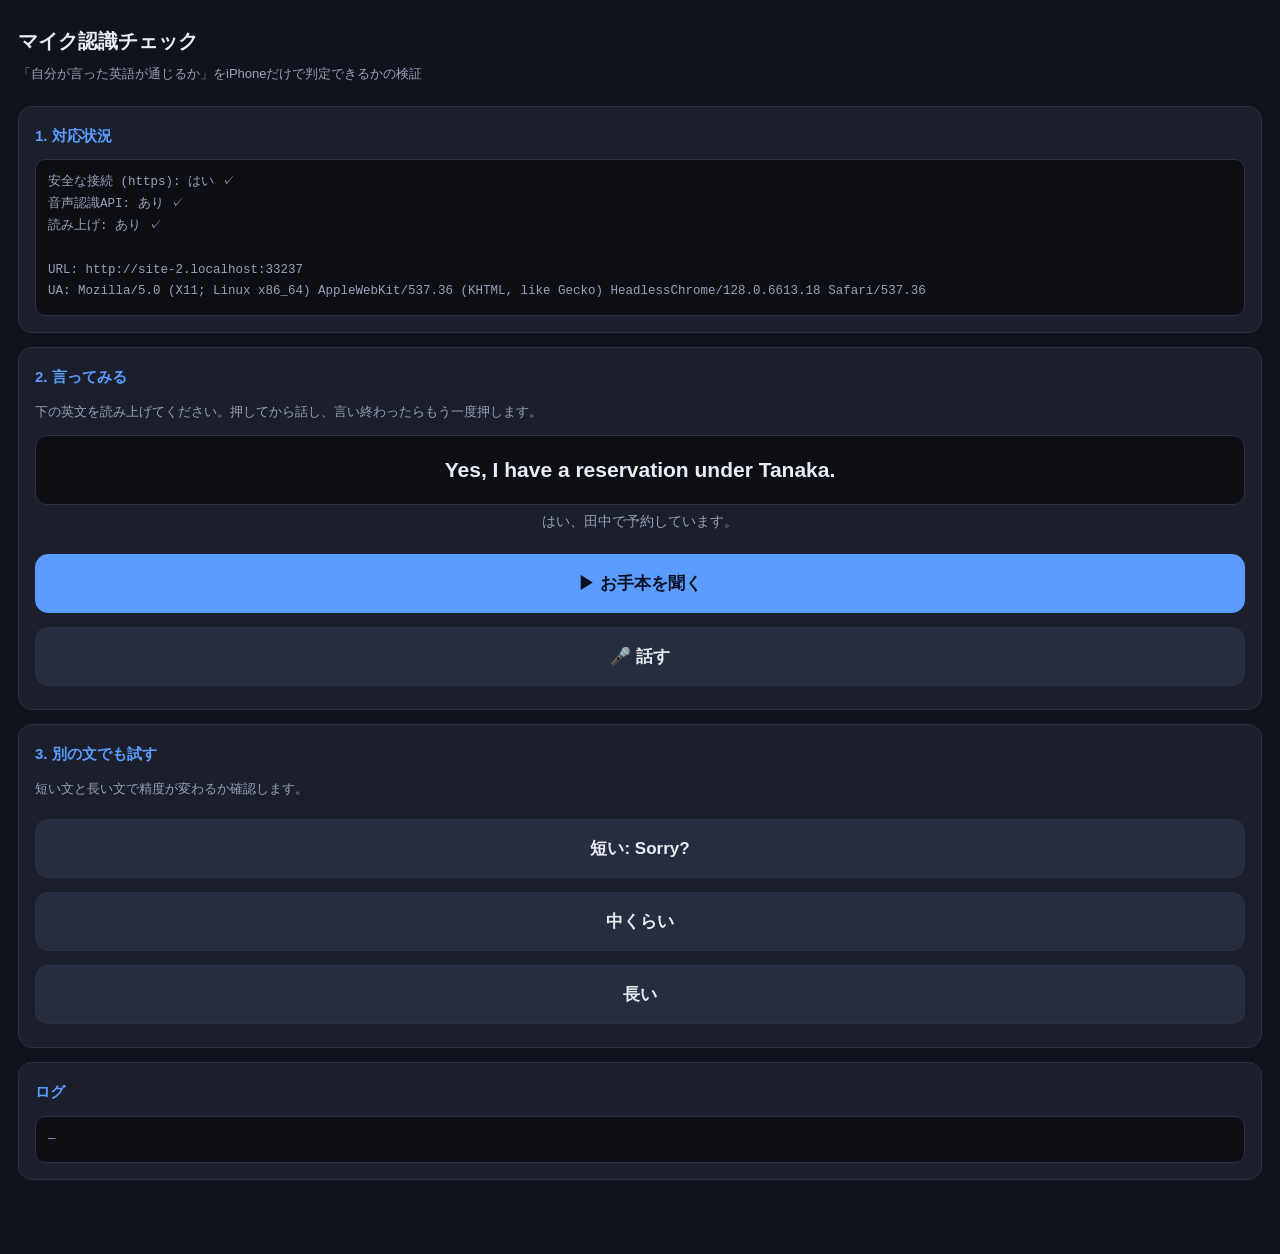
==== mic.html @ 60447088 "工程1: ホテル第1幕の試作 1ターンの流れ（聞く→推測→聞き返す→答え合わせ→言ってみる）を実装。 場面データは data/hotel.json に分離し、追加時にプログラムを触らずに済む形にした。" ====
<!DOCTYPE html>
<html lang="ja">
<head>
<meta charset="UTF-8">
<meta name="viewport" content="width=device-width, initial-scale=1, viewport-fit=cover">
<title>マイク認識チェック</title>
<style>
  :root{
    --bg:#10131b; --card:#1a1f2b; --line:#2b3243;
    --fg:#e9ecf3; --dim:#98a1b5; --acc:#5b9dff; --ok:#3ecf8e; --warn:#ffb86b; --ng:#ff7a7a;
  }
  *{box-sizing:border-box;-webkit-tap-highlight-color:transparent}
  body{
    margin:0;padding:18px 18px 60px;background:var(--bg);color:var(--fg);
    font-family:-apple-system,BlinkMacSystemFont,"Hiragino Sans","Noto Sans JP",sans-serif;
    line-height:1.75;font-size:16px;
  }
  h1{font-size:20px;margin:6px 0 4px}
  .sub{color:var(--dim);font-size:13px;margin-bottom:20px}
  .card{background:var(--card);border:1px solid var(--line);border-radius:14px;padding:16px;margin-bottom:14px}
  .card h2{font-size:15px;margin:0 0 10px;color:var(--acc)}
  .note{font-size:13px;color:var(--dim);margin:6px 0 12px}
  button{
    width:100%;padding:17px;margin:7px 0;font-size:17px;font-weight:600;
    background:#262d3e;color:var(--fg);border:1px solid var(--line);
    border-radius:13px;cursor:pointer;font-family:inherit;
  }
  button:active{background:#303954}
  button.primary{background:var(--acc);color:#0a1020;border-color:var(--acc)}
  button.rec{background:var(--ng);border-color:var(--ng);color:#1a0808}
  .target{
    font-size:21px;font-weight:600;text-align:center;
    padding:18px 12px;background:#0d0f15;border:1px solid var(--line);
    border-radius:12px;margin:10px 0 4px;line-height:1.5;
  }
  .target-ja{text-align:center;color:var(--dim);font-size:14px;margin:0 0 14px}
  .verdict{font-size:22px;font-weight:700;text-align:center;margin:14px 0 6px}
  .verdict.ok{color:var(--ok)}
  .verdict.mid{color:var(--warn)}
  .verdict.ng{color:var(--ng)}
  .detail{text-align:center;font-size:14.5px;color:var(--dim);margin:0 0 6px}
  .heard{
    font-family:ui-monospace,Menlo,monospace;font-size:14px;
    background:#0d0f15;border:1px solid var(--line);border-radius:10px;
    padding:12px;margin-top:10px;color:var(--fg);word-break:break-word;
  }
  .heard em{color:var(--ng);font-style:normal}
  .out{
    font-family:ui-monospace,Menlo,monospace;font-size:12.5px;white-space:pre-wrap;
    background:#0d0f15;border:1px solid var(--line);border-radius:10px;
    padding:12px;margin-top:10px;color:var(--dim);max-height:220px;overflow:auto;
  }
  .warn{background:#2a1f1f;border-color:#554433;color:#ffd9a0;font-size:13.5px}
</style>
</head>
<body>

<h1>マイク認識チェック</h1>
<div class="sub">「自分が言った英語が通じるか」をiPhoneだけで判定できるかの検証</div>

<div class="card warn" id="secure-warn" style="display:none">
  <strong>このページは https で開く必要があります</strong><br>
  いまのアドレスではマイクが使えません。<code>https://</code> で開き直してください。
</div>

<div class="card">
  <h2>1. 対応状況</h2>
  <div class="out" id="env">確認中...</div>
</div>

<div class="card">
  <h2>2. 言ってみる</h2>
  <div class="note">下の英文を読み上げてください。押してから話し、言い終わったらもう一度押します。</div>

  <div class="target" id="target">Yes, I have a reservation under Tanaka.</div>
  <div class="target-ja">はい、田中で予約しています。</div>

  <button class="primary" id="btn-model">▶ お手本を聞く</button>
  <button id="btn-rec">🎤 話す</button>

  <div id="verdict-box"></div>
  <div class="heard" id="heard" style="display:none"></div>
</div>

<div class="card">
  <h2>3. 別の文でも試す</h2>
  <div class="note">短い文と長い文で精度が変わるか確認します。</div>
  <button data-en="Sorry?" data-ja="すみません（聞き返し）">短い: Sorry?</button>
  <button data-en="Thank you. Where is the elevator?" data-ja="ありがとう。エレベーターはどこですか？">中くらい</button>
  <button data-en="Excuse me, my room key does not work and the air conditioner is too cold." data-ja="すみません、部屋の鍵が使えなくて、エアコンも寒すぎます。">長い</button>
</div>

<div class="card">
  <h2>ログ</h2>
  <div class="out" id="log">—</div>
</div>

<script>
var logEl = document.getElementById('log');
var lines = [];
function log(m){
  lines.push(m);
  if (lines.length > 40) lines.shift();
  logEl.textContent = lines.join('\n');
}

var SR = window.SpeechRecognition || window.webkitSpeechRecognition;
var isSecure = window.isSecureContext;

if (!isSecure) document.getElementById('secure-warn').style.display = 'block';

document.getElementById('env').textContent = [
  '安全な接続 (https): ' + (isSecure ? 'はい ✓' : 'いいえ ✗  ← マイクが使えません'),
  '音声認識API: ' + (SR ? 'あり ✓' : 'なし ✗'),
  '読み上げ: ' + (window.speechSynthesis ? 'あり ✓' : 'なし ✗'),
  '',
  'URL: ' + location.origin,
  'UA: ' + navigator.userAgent
].join('\n');

/* ---------- 読み上げ ---------- */

var enVoice = null;
function pickVoice(){
  if (!window.speechSynthesis) return;
  var vs = (window.speechSynthesis.getVoices() || []).filter(function(v){ return /^en/i.test(v.lang); });
  for (var i = 0; i < vs.length; i++) if (/samantha/i.test(vs[i].name)) { enVoice = vs[i]; return; }
  for (var j = 0; j < vs.length; j++) if (/en[-_]US/i.test(vs[j].lang)) { enVoice = vs[j]; return; }
  enVoice = vs[0] || null;
}
if (window.speechSynthesis) {
  pickVoice();
  window.speechSynthesis.onvoiceschanged = pickVoice;
  setTimeout(pickVoice, 800);
}

function speak(text){
  if (!window.speechSynthesis) return;
  window.speechSynthesis.cancel();
  var u = new SpeechSynthesisUtterance(text);
  u.lang = 'en-US';
  if (enVoice) u.voice = enVoice;
  u.rate = 0.8;
  setTimeout(function(){ window.speechSynthesis.speak(u); }, 60);
}

/* ---------- 判定 ---------- */

function words(s){
  return s.toLowerCase()
          .replace(/[^a-z0-9'\s]/g, ' ')
          .split(/\s+/)
          .filter(Boolean);
}

// 内容語だけを見る（a / the / is などの取りこぼしは通じ方に影響しない）
var FILLER = {'a':1,'an':1,'the':1,'is':1,'are':1,'am':1,'do':1,'does':1,
              'to':1,'of':1,'and':1,'in':1,'it':1,'you':1,'i':1,'my':1,'me':1};

function judge(target, heard){
  var t = words(target), h = words(heard);
  var pool = h.slice();
  var missing = [];
  var keyTotal = 0, keyHit = 0;

  t.forEach(function(w){
    var isKey = !FILLER[w];
    if (isKey) keyTotal++;
    var idx = pool.indexOf(w);
    if (idx >= 0) {
      pool.splice(idx, 1);
      if (isKey) keyHit++;
    } else if (isKey) {
      missing.push(w);
    }
  });

  var ratio = keyTotal ? keyHit / keyTotal : 1;
  return { ratio: ratio, missing: missing, heard: heard };
}

function showVerdict(target, heard){
  var r = judge(target, heard);
  var box = document.getElementById('verdict-box');
  var v = document.createElement('div');
  var d = document.createElement('div');
  d.className = 'detail';

  if (r.ratio >= 0.85) {
    v.className = 'verdict ok';  v.textContent = '✓ 通じます';
    d.textContent = 'そのまま使って大丈夫です';
  } else if (r.ratio >= 0.5) {
    v.className = 'verdict mid'; v.textContent = '△ 惜しい';
    d.textContent = '「' + r.missing.join('」「') + '」が聞き取れませんでした';
  } else {
    v.className = 'verdict ng';  v.textContent = '✗ 違うようです';
    d.textContent = 'もう一度お手本を聞いてみましょう';
  }

  box.innerHTML = '';
  box.appendChild(v);
  box.appendChild(d);

  var hEl = document.getElementById('heard');
  hEl.style.display = 'block';
  hEl.textContent = '聞こえたのは: ' + heard;
  log('判定 ' + Math.round(r.ratio * 100) + '% / 欠け: ' + (r.missing.join(',') || 'なし'));
}

/* ---------- 録音 ---------- */

var rec = null;
var recording = false;
var btnRec = document.getElementById('btn-rec');

function currentTarget(){ return document.getElementById('target').textContent; }

function stopRec(){
  recording = false;
  btnRec.classList.remove('rec');
  btnRec.textContent = '🎤 話す';
  if (rec) { try { rec.stop(); } catch (e) {} }
}

btnRec.addEventListener('click', function(){
  if (!SR) { log('✗ 音声認識APIがありません'); return; }
  if (!isSecure) { log('✗ https で開いてください'); return; }

  if (recording) { stopRec(); return; }

  rec = new SR();
  rec.lang = 'en-US';
  rec.interimResults = false;
  rec.maxAlternatives = 3;
  rec.continuous = false;

  rec.onstart = function(){ log('🎤 録音開始'); };
  rec.onresult = function(e){
    var best = e.results[0][0];
    log('認識: "' + best.transcript + '" (確信度 ' + (best.confidence || 0).toFixed(2) + ')');
    showVerdict(currentTarget(), best.transcript);
    stopRec();
  };
  rec.onerror = function(e){
    log('✗ エラー: ' + e.error);
    if (e.error === 'not-allowed') log('  → マイクの許可が必要です');
    stopRec();
  };
  rec.onend = function(){ log('■ 録音終了'); stopRec(); };

  try {
    rec.start();
    recording = true;
    btnRec.classList.add('rec');
    btnRec.textContent = '⏹ 話し終わったら押す';
  } catch (err) {
    log('✗ 開始できません: ' + err);
    stopRec();
  }
});

document.getElementById('btn-model').addEventListener('click', function(){
  speak(currentTarget());
});

Array.prototype.forEach.call(document.querySelectorAll('button[data-en]'), function(btn){
  btn.addEventListener('click', function(){
    document.getElementById('target').textContent = btn.dataset.en;
    document.querySelector('.target-ja').textContent = btn.dataset.ja;
    document.getElementById('verdict-box').innerHTML = '';
    document.getElementById('heard').style.display = 'none';
    window.scrollTo(0, 0);
  });
});
</script>
</body>
</html>
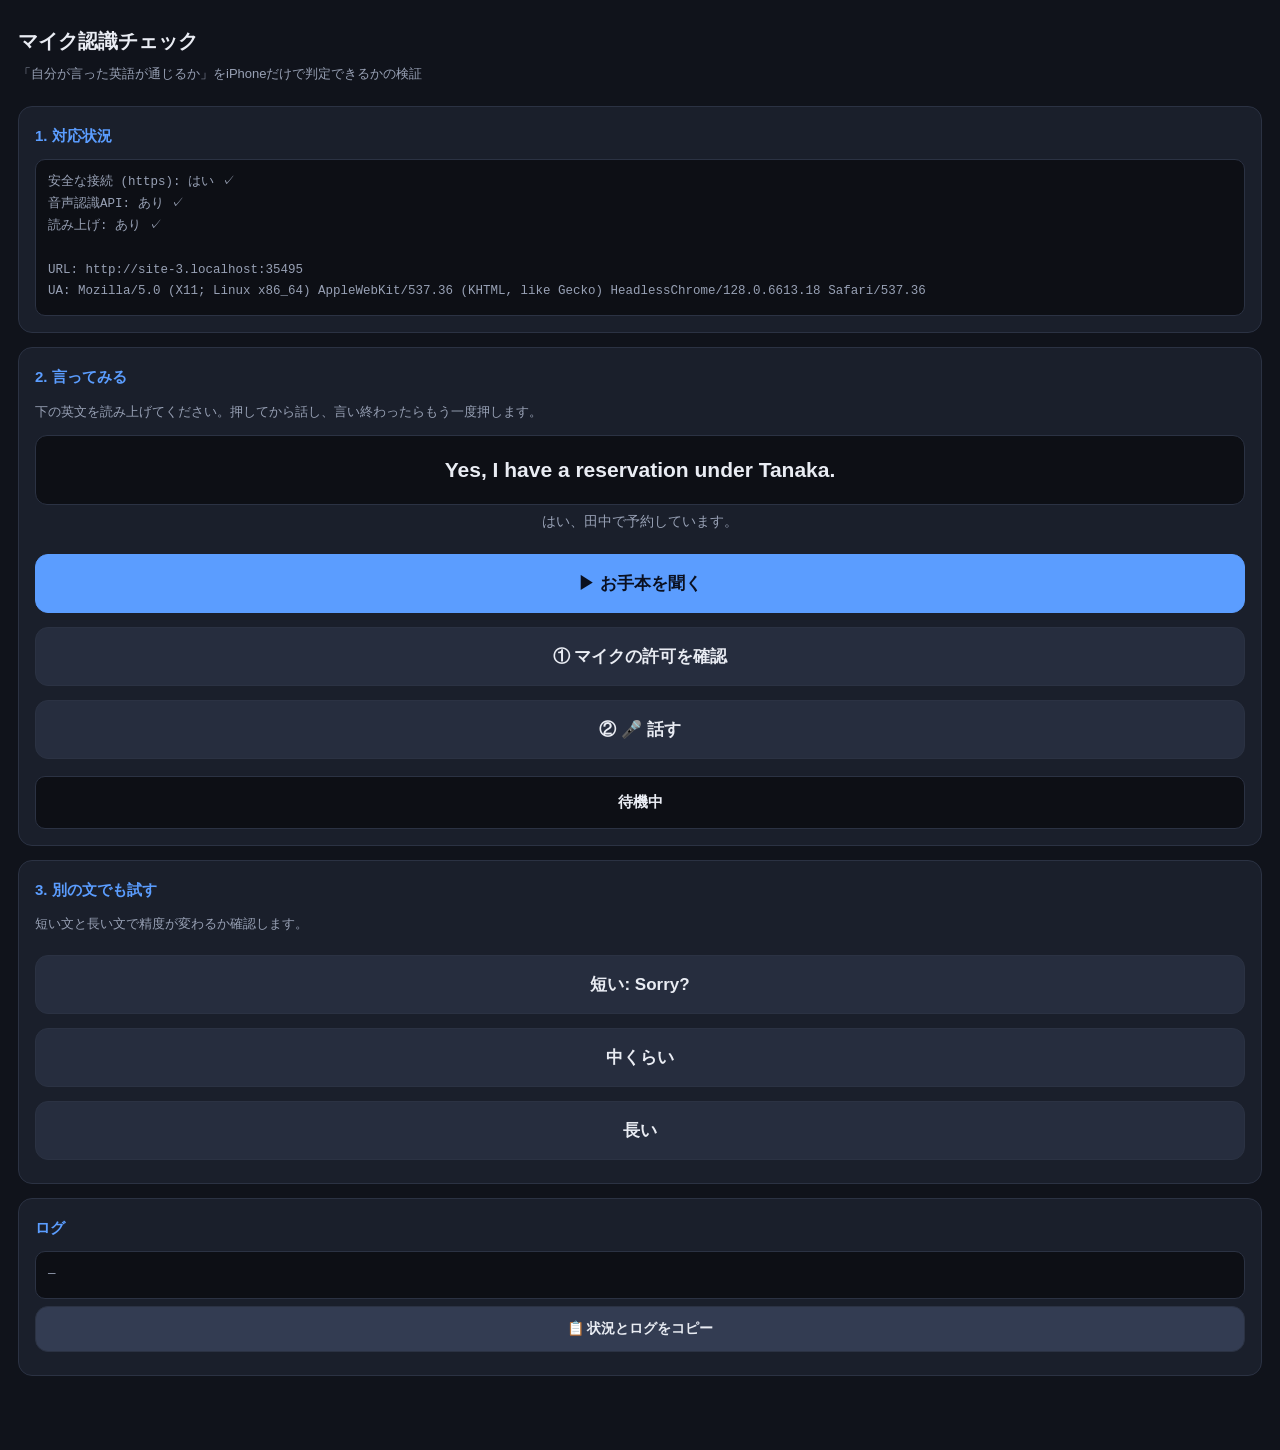
==== commit 7f890f5a: "mic.html: 音声認識が無反応な原因を切り分けられるようにする 「録音終了」しか出ず、どこで止まっているか分からなかったため。  - マイク許可を別ボタンに分離（許可ダイアログ後に start(" ====
--- a/mic.html
+++ b/mic.html
@@ -51,6 +51,14 @@
     padding:12px;margin-top:10px;color:var(--dim);max-height:220px;overflow:auto;
   }
   .warn{background:#2a1f1f;border-color:#554433;color:#ffd9a0;font-size:13.5px}
+  .status{
+    text-align:center;font-size:15px;font-weight:600;padding:12px;
+    background:#0d0f15;border:1px solid var(--line);border-radius:10px;margin-top:10px;
+  }
+  .status.listening{background:rgba(255,122,122,.14);border-color:var(--ng);color:var(--ng)}
+  .status.heard{background:rgba(62,207,142,.12);border-color:var(--ok);color:var(--ok)}
+  .status.problem{background:rgba(255,184,107,.12);border-color:var(--warn);color:var(--warn)}
+  #btn-copy{background:#333c52;font-size:14px;padding:13px}
 </style>
 </head>
 <body>
@@ -76,7 +84,10 @@
   <div class="target-ja">はい、田中で予約しています。</div>
 
   <button class="primary" id="btn-model">▶ お手本を聞く</button>
-  <button id="btn-rec">🎤 話す</button>
+  <button id="btn-perm">① マイクの許可を確認</button>
+  <button id="btn-rec">② 🎤 話す</button>
+
+  <div class="status" id="status">待機中</div>
 
   <div id="verdict-box"></div>
   <div class="heard" id="heard" style="display:none"></div>
@@ -93,6 +104,7 @@
 <div class="card">
   <h2>ログ</h2>
   <div class="out" id="log">—</div>
+  <button id="btn-copy">📋 状況とログをコピー</button>
 </div>
 
 <script>
@@ -211,42 +223,110 @@
 
 var rec = null;
 var recording = false;
+var gotResult = false;
+var sawAudio = false;
+var sawSpeech = false;
+var startedAt = 0;
 var btnRec = document.getElementById('btn-rec');
+var statusEl = document.getElementById('status');
 
 function currentTarget(){ return document.getElementById('target').textContent; }
+
+function setStatus(text, cls){
+  statusEl.textContent = text;
+  statusEl.className = 'status' + (cls ? ' ' + cls : '');
+}
 
 function stopRec(){
   recording = false;
   btnRec.classList.remove('rec');
-  btnRec.textContent = '🎤 話す';
+  btnRec.textContent = '② 🎤 話す';
   if (rec) { try { rec.stop(); } catch (e) {} }
 }
 
+// マイクの許可は別ボタンで先に取る。
+// 許可ダイアログのあとに認識を始めると、iOSでは
+// ユーザー操作の扱いが切れて start() が弾かれることがあるため。
+document.getElementById('btn-perm').addEventListener('click', function(){
+  if (!navigator.mediaDevices || !navigator.mediaDevices.getUserMedia) {
+    log('✗ getUserMedia がありません');
+    setStatus('マイクにアクセスできません', 'problem');
+    return;
+  }
+  setStatus('許可を確認しています...');
+  navigator.mediaDevices.getUserMedia({ audio: true })
+    .then(function(stream){
+      log('✓ マイクの許可あり');
+      setStatus('マイクOK。②を押して話してください', 'heard');
+      stream.getTracks().forEach(function(t){ t.stop(); });
+    })
+    .catch(function(err){
+      log('✗ マイク許可エラー: ' + err.name + ' / ' + err.message);
+      setStatus('マイクが許可されていません（' + err.name + '）', 'problem');
+    });
+});
+
 btnRec.addEventListener('click', function(){
-  if (!SR) { log('✗ 音声認識APIがありません'); return; }
+  if (!SR) { log('✗ 音声認識APIがありません'); setStatus('音声認識に対応していません', 'problem'); return; }
   if (!isSecure) { log('✗ https で開いてください'); return; }
 
   if (recording) { stopRec(); return; }
+
+  gotResult = false;
+  sawAudio = false;
+  sawSpeech = false;
+  startedAt = Date.now();
 
   rec = new SR();
   rec.lang = 'en-US';
-  rec.interimResults = false;
+  rec.interimResults = true;
   rec.maxAlternatives = 3;
   rec.continuous = false;
 
-  rec.onstart = function(){ log('🎤 録音開始'); };
+  function ms(){ return (Date.now() - startedAt) + 'ms'; }
+
+  rec.onstart       = function(){ log('🎤 開始'); setStatus('聞いています... 話してください', 'listening'); };
+  rec.onaudiostart  = function(){ sawAudio = true;  log('・音の取り込み開始 ' + ms()); };
+  rec.onsoundstart  = function(){ log('・物音を検知 ' + ms()); };
+  rec.onspeechstart = function(){ sawSpeech = true; log('・話し声を検知 ' + ms()); setStatus('声を拾っています', 'listening'); };
+  rec.onspeechend   = function(){ log('・話し声おわり ' + ms()); };
+  rec.onaudioend    = function(){ log('・音の取り込み終了 ' + ms()); };
+  rec.onnomatch     = function(){ log('△ 認識できず（nomatch） ' + ms()); };
+
   rec.onresult = function(e){
-    var best = e.results[0][0];
-    log('認識: "' + best.transcript + '" (確信度 ' + (best.confidence || 0).toFixed(2) + ')');
+    var r = e.results[e.results.length - 1];
+    var best = r[0];
+    if (!r.isFinal) {
+      log('… 途中: "' + best.transcript + '"');
+      setStatus('「' + best.transcript + '」', 'listening');
+      return;
+    }
+    gotResult = true;
+    log('✓ 認識: "' + best.transcript + '" (確信度 ' + (best.confidence || 0).toFixed(2) + ') ' + ms());
+    setStatus('認識できました', 'heard');
     showVerdict(currentTarget(), best.transcript);
     stopRec();
   };
+
   rec.onerror = function(e){
-    log('✗ エラー: ' + e.error);
-    if (e.error === 'not-allowed') log('  → マイクの許可が必要です');
+    log('✗ エラー: ' + e.error + ' ' + ms());
+    if (e.error === 'not-allowed')      setStatus('マイクが許可されていません', 'problem');
+    else if (e.error === 'no-speech')   setStatus('声が拾えませんでした', 'problem');
+    else if (e.error === 'network')     setStatus('通信エラー（認識はネット接続が必要）', 'problem');
+    else if (e.error === 'service-not-allowed') setStatus('音声認識が端末側で無効です', 'problem');
+    else                                setStatus('エラー: ' + e.error, 'problem');
     stopRec();
   };
-  rec.onend = function(){ log('■ 録音終了'); stopRec(); };
+
+  rec.onend = function(){
+    log('■ 終了 ' + ms() + ' / 音:' + (sawAudio ? 'あり' : 'なし') + ' 声:' + (sawSpeech ? 'あり' : 'なし') + ' 結果:' + (gotResult ? 'あり' : 'なし'));
+    if (!gotResult) {
+      if (!sawAudio)       setStatus('マイクから音が入っていません', 'problem');
+      else if (!sawSpeech) setStatus('音は入ったが声として拾えませんでした', 'problem');
+      else                 setStatus('声は拾えたが文字にできませんでした', 'problem');
+    }
+    stopRec();
+  };
 
   try {
     rec.start();
@@ -255,7 +335,19 @@
     btnRec.textContent = '⏹ 話し終わったら押す';
   } catch (err) {
     log('✗ 開始できません: ' + err);
+    setStatus('認識を開始できません', 'problem');
     stopRec();
+  }
+});
+
+document.getElementById('btn-copy').addEventListener('click', function(){
+  var text = document.getElementById('env').textContent + '\n\n--- ログ ---\n' + logEl.textContent;
+  if (navigator.clipboard) {
+    navigator.clipboard.writeText(text).then(function(){
+      log('（コピーしました）');
+    });
+  } else {
+    window.prompt('この内容をコピーしてください', text);
   }
 });
 
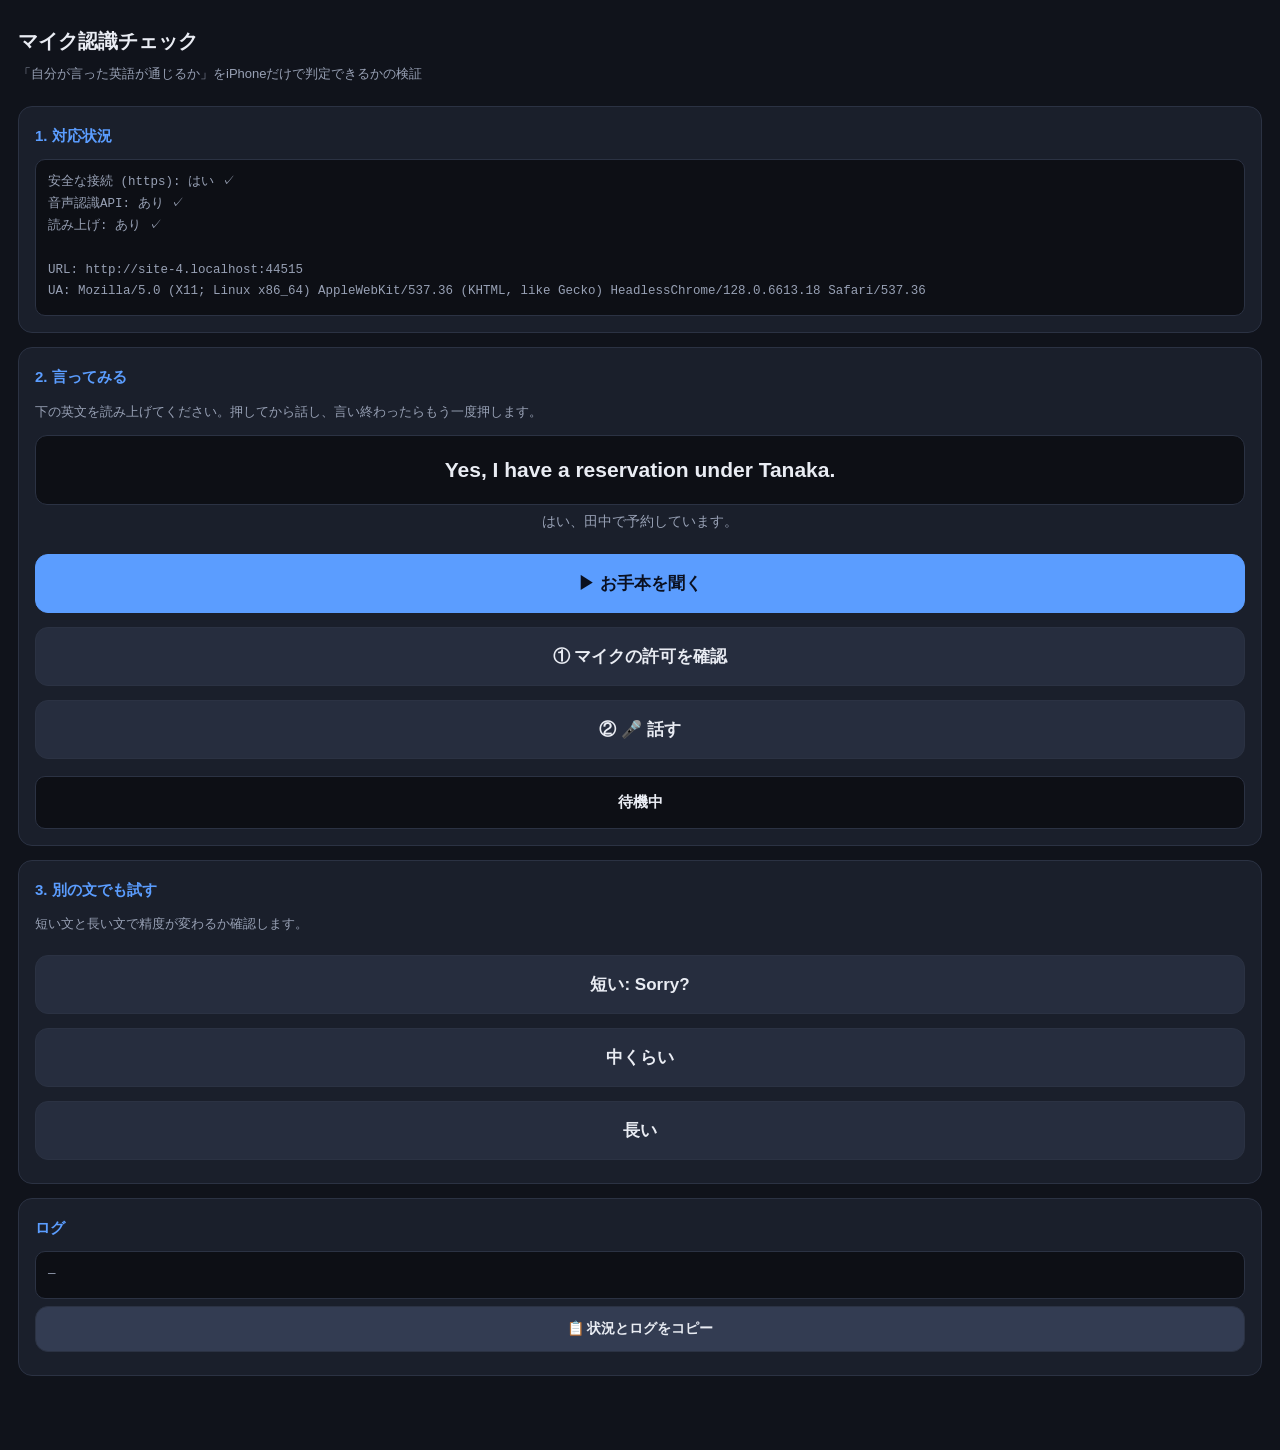
==== commit eeb16b99: "mic.html: iOSで判定が出ない問題を修正し、固有名詞を判定から外す 実機ログで、認識自体は成功しているのに判定が出ないことが判明。 途中経過は全て届いていたが、iOS Safari が確定結" ====
--- a/mic.html
+++ b/mic.html
@@ -169,13 +169,32 @@
 var FILLER = {'a':1,'an':1,'the':1,'is':1,'are':1,'am':1,'do':1,'does':1,
               'to':1,'of':1,'and':1,'in':1,'it':1,'you':1,'i':1,'my':1,'me':1};
 
+// 文の途中で大文字で始まる語＝固有名詞とみなし、判定から外す。
+// 英語の音声認識は日本語の名前を拾えない（Tanaka → "the car"）。
+// 名前が通じるかは発音練習の本質ではないので、減点しない。
+function properNouns(target){
+  var raw = target.split(/\s+/);
+  var set = {};
+  raw.forEach(function(w, i){
+    var clean = w.replace(/[^A-Za-z']/g, '');
+    if (!clean) return;
+    if (clean === 'I') return;  // 一人称は固有名詞ではない
+    var startsSentence = i === 0 || /[.!?]$/.test(raw[i - 1] || '');
+    if (!startsSentence && /^[A-Z]/.test(clean)) set[clean.toLowerCase()] = true;
+  });
+  return set;
+}
+
 function judge(target, heard){
+  var proper = properNouns(target);
   var t = words(target), h = words(heard);
   var pool = h.slice();
   var missing = [];
+  var ignored = [];
   var keyTotal = 0, keyHit = 0;
 
   t.forEach(function(w){
+    if (proper[w]) { ignored.push(w); return; }
     var isKey = !FILLER[w];
     if (isKey) keyTotal++;
     var idx = pool.indexOf(w);
@@ -188,7 +207,7 @@
   });
 
   var ratio = keyTotal ? keyHit / keyTotal : 1;
-  return { ratio: ratio, missing: missing, heard: heard };
+  return { ratio: ratio, missing: missing, ignored: ignored, heard: heard };
 }
 
 function showVerdict(target, heard){
@@ -213,6 +232,13 @@
   box.appendChild(v);
   box.appendChild(d);
 
+  if (r.ignored.length) {
+    var note = document.createElement('div');
+    note.className = 'detail';
+    note.textContent = '（「' + r.ignored.join('」「') + '」は固有名詞なので判定から除外）';
+    box.appendChild(note);
+  }
+
   var hEl = document.getElementById('heard');
   hEl.style.display = 'block';
   hEl.textContent = '聞こえたのは: ' + heard;
@@ -226,6 +252,7 @@
 var gotResult = false;
 var sawAudio = false;
 var sawSpeech = false;
+var lastInterim = '';
 var startedAt = 0;
 var btnRec = document.getElementById('btn-rec');
 var statusEl = document.getElementById('status');
@@ -275,6 +302,7 @@
   gotResult = false;
   sawAudio = false;
   sawSpeech = false;
+  lastInterim = '';
   startedAt = Date.now();
 
   rec = new SR();
@@ -297,6 +325,7 @@
     var r = e.results[e.results.length - 1];
     var best = r[0];
     if (!r.isFinal) {
+      lastInterim = best.transcript;
       log('… 途中: "' + best.transcript + '"');
       setStatus('「' + best.transcript + '」', 'listening');
       return;
@@ -320,7 +349,14 @@
 
   rec.onend = function(){
     log('■ 終了 ' + ms() + ' / 音:' + (sawAudio ? 'あり' : 'なし') + ' 声:' + (sawSpeech ? 'あり' : 'なし') + ' 結果:' + (gotResult ? 'あり' : 'なし'));
-    if (!gotResult) {
+    // iOS Safari は確定結果(isFinal)を返さずに終わることがある。
+    // 途中経過が届いていればそれを結果として使う。
+    if (!gotResult && lastInterim) {
+      gotResult = true;
+      log('✓ 途中経過を結果として採用: "' + lastInterim + '"');
+      setStatus('認識できました', 'heard');
+      showVerdict(currentTarget(), lastInterim);
+    } else if (!gotResult) {
       if (!sawAudio)       setStatus('マイクから音が入っていません', 'problem');
       else if (!sawSpeech) setStatus('音は入ったが声として拾えませんでした', 'problem');
       else                 setStatus('声は拾えたが文字にできませんでした', 'problem');
